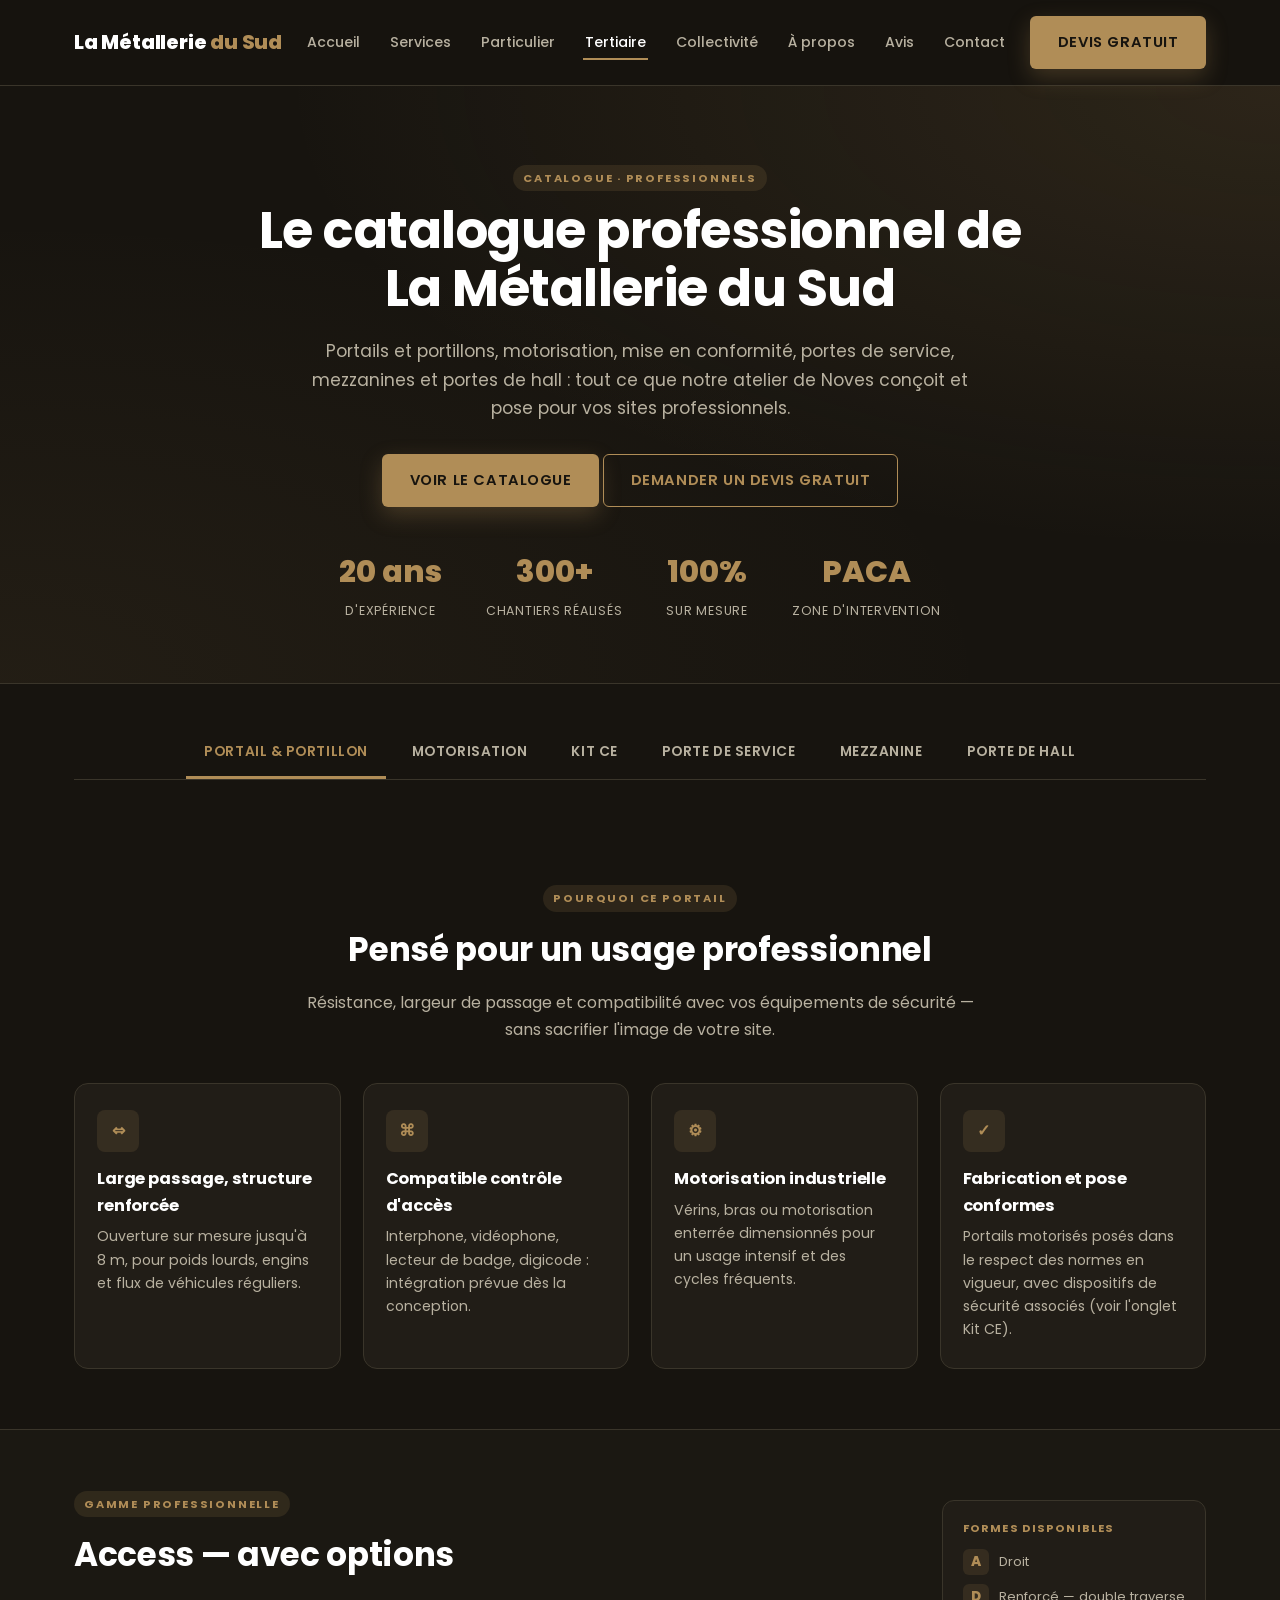
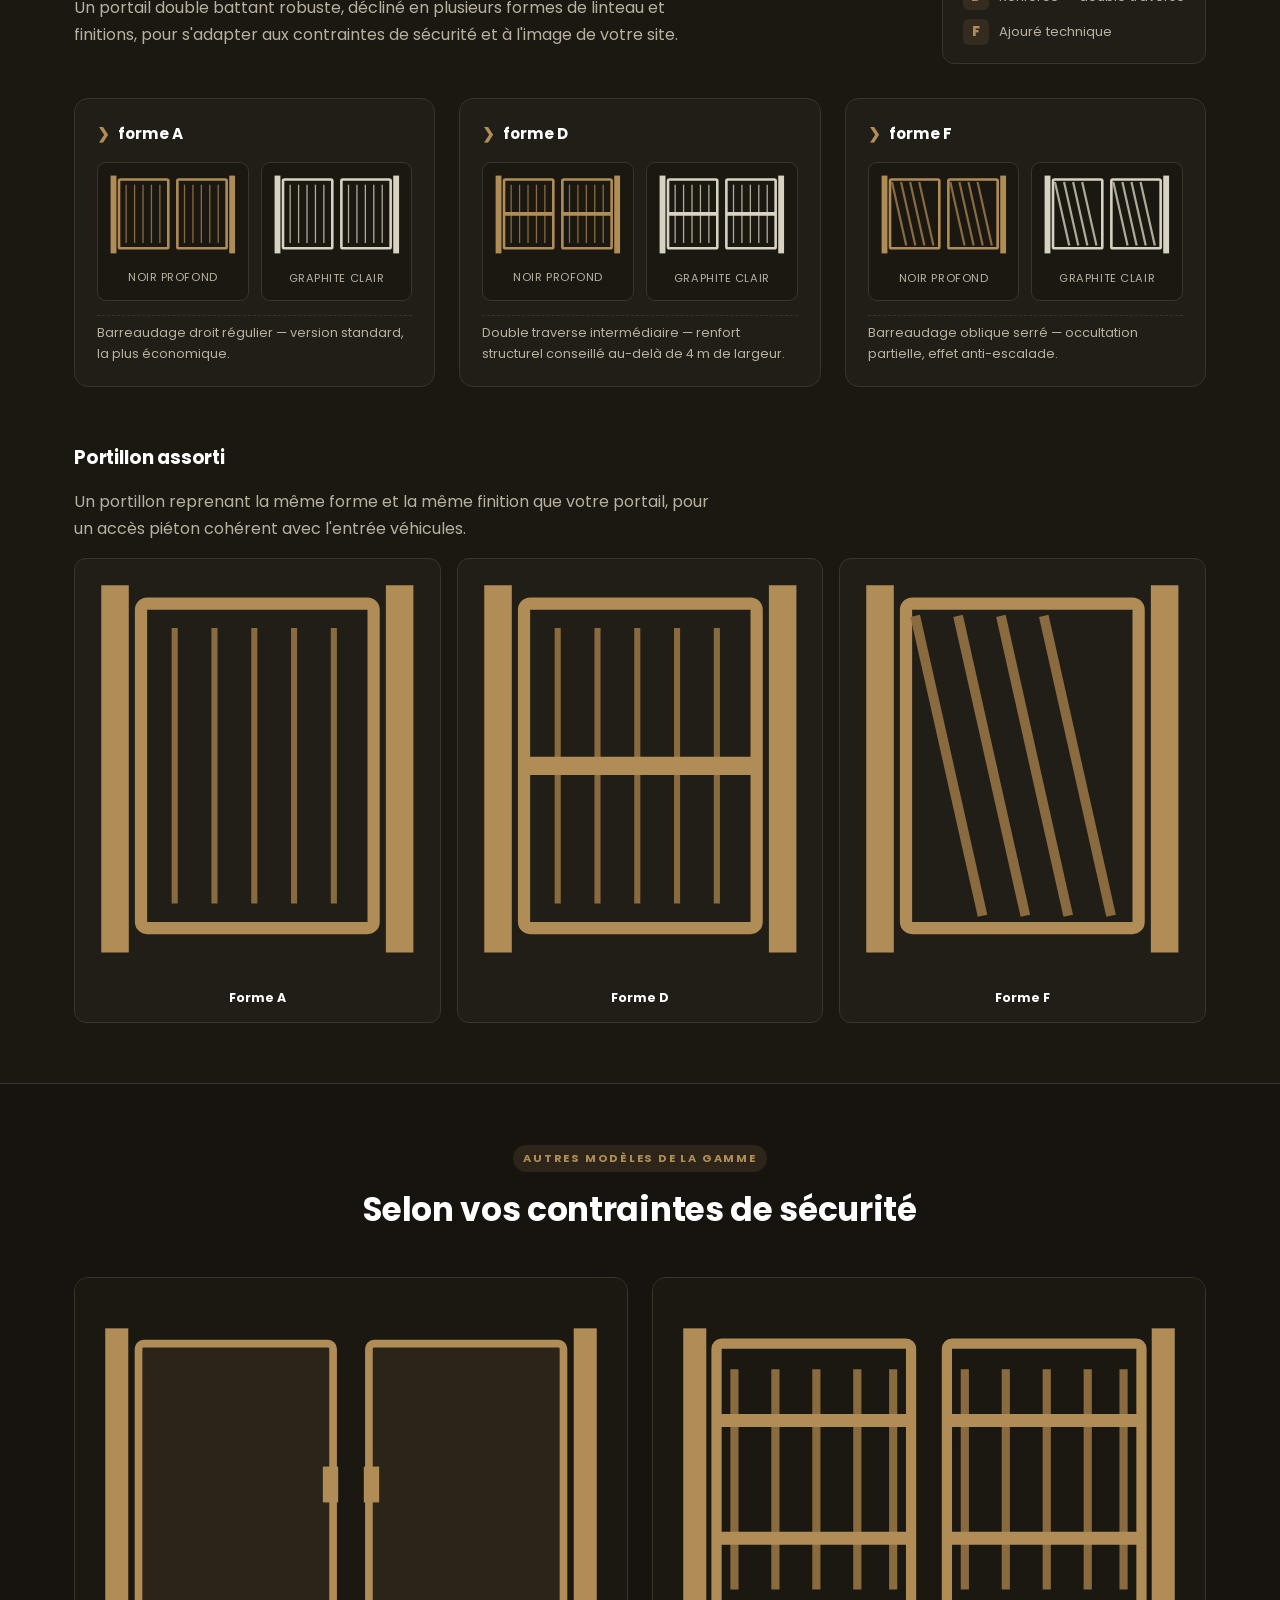
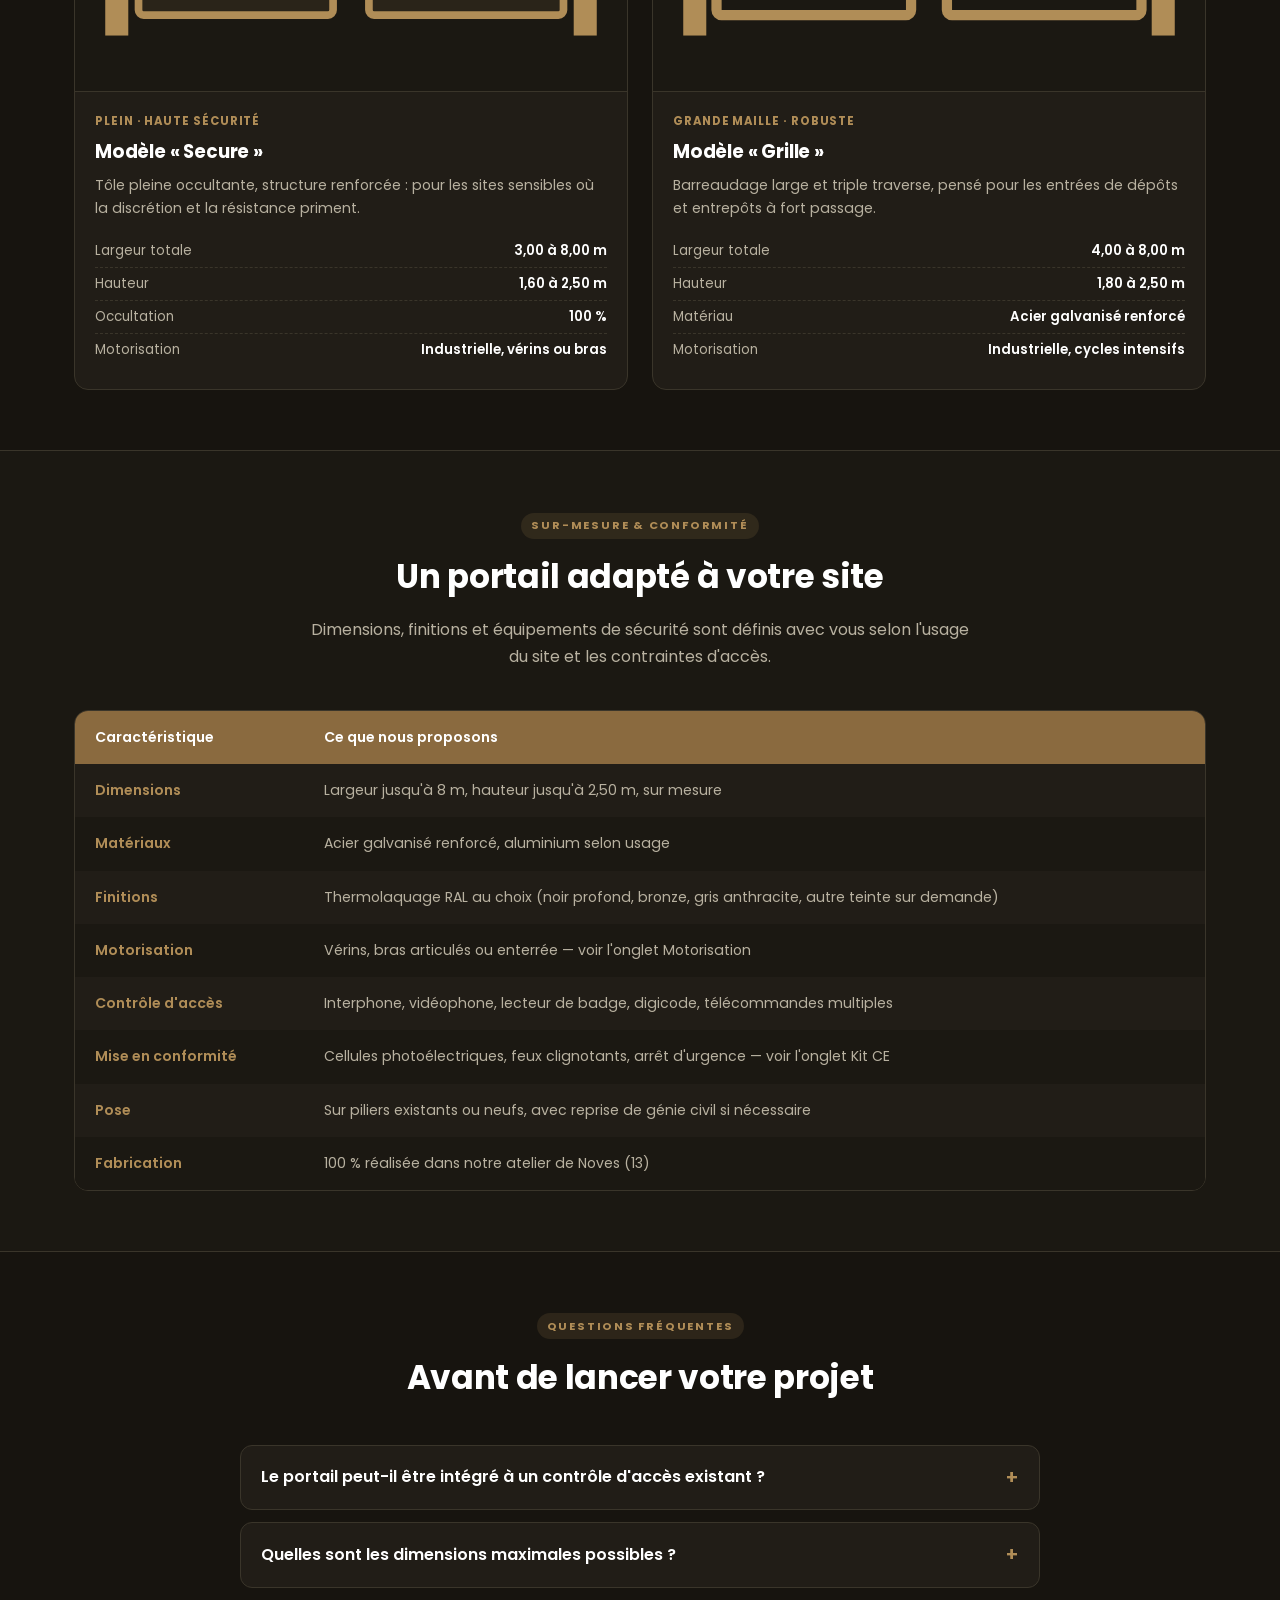
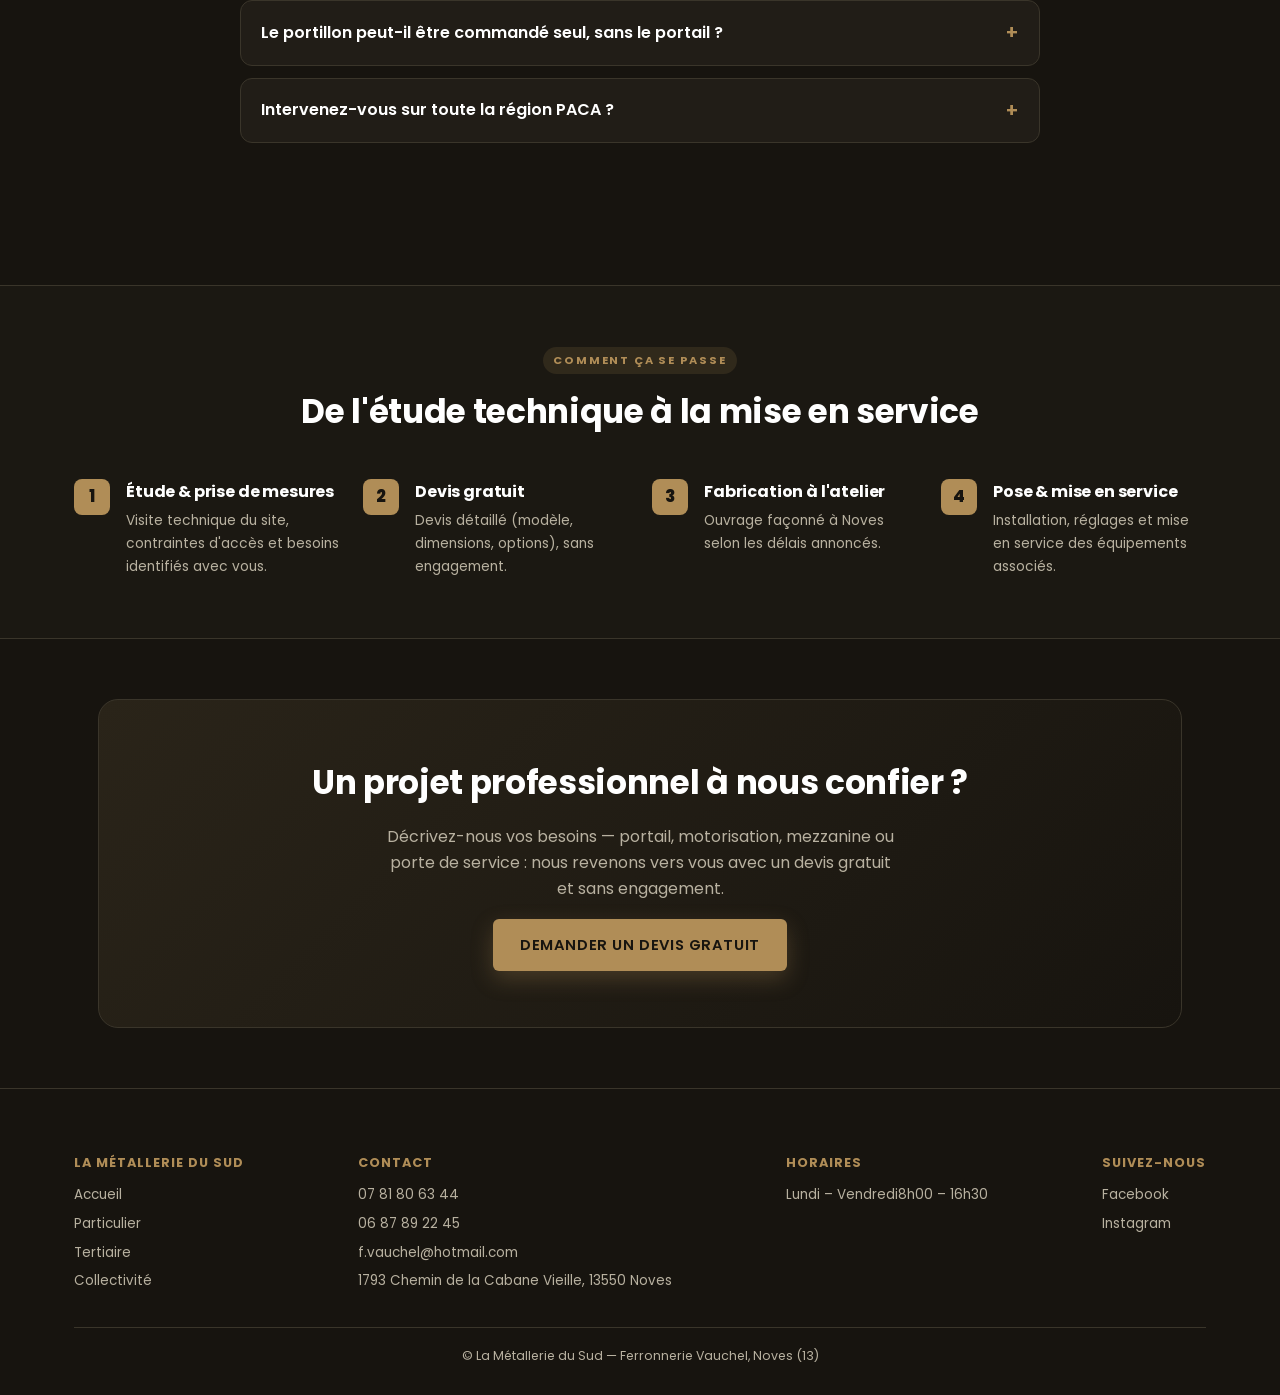
==== catalogue-tertiaire.html @ 2dc5133f "Add files via upload" ====
<!DOCTYPE html>
<html lang="fr">
<head>
<meta charset="UTF-8">
<meta name="viewport" content="width=device-width, initial-scale=1.0">
<title>Catalogue Professionnels | La Métallerie du Sud</title>
<meta name="description" content="Catalogue professionnel La Métallerie du Sud (Ferronnerie Vauchel) — Portail & Portillon, Motorisation, Kit CE, Porte de Service, Mezzanine, Porte de Hall.">

<!--
  NOTE POUR L'INTÉGRATION AU SITE (lametalleriedusud.com)
  ---------------------------------------------------------------
  Cette page remplace/complète portails-double-battant-tertiaire.html :
  même thème noir/bronze industriel, mais structurée en 6 onglets
  (navigation par onglets en JS pur, sans dépendance externe) :
  Portail & Portillon / Motorisation / Kit CE / Porte de Service /
  Mezzanine / Porte de Hall — comme demandé.

  CE QUI EST FAIT :
  - L'onglet "Portail & Portillon" reprend le catalogue portail double
    battant déjà construit (gamme Access en grille par forme A/D/F,
    modèles Secure/Grille, tableau d'options, FAQ), + une section
    portillon assorti (formes A/D/F).

  CE QUI RESTE À COMPLÉTER (placeholders volontaires) :
  - Motorisation, Kit CE, Porte de Service, Mezzanine, Porte de Hall
    sont posés en onglets prêts à l'emploi mais avec un texte
    d'attente : je n'ai pas inventé de modèles, dimensions ou
    caractéristiques techniques (notamment structurelles pour les
    mezzanines, ou réglementaires pour le Kit CE) sans informations
    de votre part. Donnez-moi les gammes/produits réels à afficher
    dans chacun et je les remplis sur le même format.
-->

<link rel="preconnect" href="https://fonts.googleapis.com">
<link rel="preconnect" href="https://fonts.gstatic.com" crossorigin>
<link href="https://fonts.googleapis.com/css2?family=Poppins:wght@300;400;500;600;700;800&display=swap" rel="stylesheet">

<style>
  :root{
    --bg: #17140f;
    --panel: #211d17;
    --panel-alt: #1b1812;
    --bronze: #b08d57;
    --bronze-dark: #8a6a3f;
    --bronze-pale: rgba(176,141,87,0.14);
    --line: #3a352a;
    --text: #f5f1e8;
    --text-soft: #b8b1a0;
    --radius: 14px;
    --shadow: 0 14px 34px rgba(0,0,0,0.45);
  }

  *{box-sizing:border-box;}
  html{scroll-behavior:smooth;}
  body{
    margin:0;background:var(--bg);color:var(--text);
    font-family:'Poppins',sans-serif;font-weight:400;line-height:1.65;
  }
  h1,h2,h3{font-family:'Poppins',sans-serif;font-weight:700;color:#fff;margin:0 0 .4em;letter-spacing:-.01em;}
  h1{font-size:clamp(2.1rem,4.6vw,3.2rem);line-height:1.12;}
  h2{font-size:clamp(1.5rem,2.8vw,2.05rem);}
  h3{font-size:1.15rem;color:#fff;}
  p{margin:0 0 1em;color:var(--text-soft);}
  a{color:inherit;}
  [hidden]{display:none !important;}
  .container{max-width:1180px;margin:0 auto;padding:0 24px;}
  .eyebrow{
    display:inline-block;text-transform:uppercase;letter-spacing:.16em;
    font-size:.7rem;font-weight:700;color:var(--bronze);
    background:var(--bronze-pale);padding:.35em .9em;border-radius:100px;margin-bottom:1em;
  }
  .btn{
    display:inline-flex;align-items:center;gap:.5em;
    padding:.9em 1.8em;border-radius:6px;font-weight:600;font-size:.92rem;
    text-decoration:none;border:1px solid transparent;cursor:pointer;
    transition:transform .15s ease, box-shadow .15s ease, background .15s ease, color .15s ease;
    text-transform:uppercase;letter-spacing:.04em;
  }
  .btn-primary{background:var(--bronze);color:#17140f;box-shadow:0 8px 22px rgba(176,141,87,0.28);}
  .btn-primary:hover{background:#c7a06a;transform:translateY(-2px);}
  .btn-ghost{border-color:var(--bronze);color:var(--bronze);background:transparent;}
  .btn-ghost:hover{background:var(--bronze-pale);}

  /* ---------- HEADER ---------- */
  header.site{position:sticky;top:0;z-index:50;background:rgba(23,20,15,0.94);backdrop-filter:blur(8px);border-bottom:1px solid var(--line);}
  .nav-wrap{display:flex;align-items:center;justify-content:space-between;padding:16px 24px;max-width:1180px;margin:0 auto;}
  .logo{font-weight:800;font-size:1.25rem;color:#fff;text-decoration:none;letter-spacing:-.01em;}
  .logo span{color:var(--bronze);}
  nav.main ul{list-style:none;display:flex;gap:26px;margin:0;padding:0;flex-wrap:wrap;}
  nav.main a{text-decoration:none;color:var(--text-soft);font-size:.88rem;font-weight:500;padding:6px 2px;border-bottom:2px solid transparent;transition:color .15s ease,border-color .15s ease;}
  nav.main a:hover,nav.main a.current{color:#fff;border-color:var(--bronze);}
  .nav-cta{display:none;}
  @media(min-width:760px){.nav-cta{display:inline-flex;}}

  /* ---------- HERO ---------- */
  .hero{position:relative;padding:78px 24px 60px;text-align:center;
    background:radial-gradient(ellipse at top right, rgba(176,141,87,0.14), transparent 55%),radial-gradient(ellipse at bottom left, rgba(176,141,87,0.08), transparent 55%);
    border-bottom:1px solid var(--line);}
  .hero .container{max-width:860px;}
  .hero p.lead{font-size:1.08rem;max-width:660px;margin:0 auto 1.8em;}
  .hero-stats{display:flex;justify-content:center;gap:44px;margin-top:40px;flex-wrap:wrap;}
  .hero-stats div{text-align:center;}
  .hero-stats strong{display:block;font-size:1.9rem;color:var(--bronze);font-weight:800;}
  .hero-stats span{font-size:.78rem;color:var(--text-soft);text-transform:uppercase;letter-spacing:.06em;}

  /* ---------- TABS NAV ---------- */
  .tabs-shell{padding:44px 0 70px;}
  .tabs-nav{
    display:flex;flex-wrap:wrap;gap:8px;justify-content:center;
    margin-bottom:44px;border-bottom:1px solid var(--line);padding-bottom:0;
  }
  .tab-btn{
    background:transparent;border:none;color:var(--text-soft);
    font-family:'Poppins',sans-serif;font-weight:600;font-size:.86rem;
    text-transform:uppercase;letter-spacing:.04em;
    padding:14px 18px;cursor:pointer;position:relative;
    border-bottom:3px solid transparent;transition:color .15s ease,border-color .15s ease;
  }
  .tab-btn:hover{color:#fff;}
  .tab-btn.active{color:var(--bronze);border-color:var(--bronze);}

  section{padding:0;}
  .block{padding:60px 0;}
  .block.alt{background:var(--panel-alt);border-top:1px solid var(--line);border-bottom:1px solid var(--line);}
  .section-head{max-width:680px;margin:0 auto 40px;text-align:center;}

  /* ---------- PLACEHOLDER TAB ---------- */
  .placeholder-panel{
    max-width:680px;margin:0 auto;text-align:center;
    background:var(--panel);border:1px dashed var(--line);border-radius:var(--radius);
    padding:50px 40px;
  }
  .placeholder-panel .ico{
    width:52px;height:52px;border-radius:12px;background:var(--bronze-pale);color:var(--bronze);
    display:flex;align-items:center;justify-content:center;margin:0 auto 20px;font-size:1.4rem;font-weight:700;
  }
  .placeholder-panel h2{margin-bottom:.5em;}
  .placeholder-panel .hint{font-size:.82rem;color:var(--bronze);margin-top:20px;}

  /* ---------- ADVANTAGES ---------- */
  .adv-grid{display:grid;grid-template-columns:repeat(auto-fit,minmax(230px,1fr));gap:22px;}
  .adv-card{background:var(--panel);border-radius:var(--radius);padding:26px 22px;border:1px solid var(--line);}
  .adv-card .ico{width:42px;height:42px;border-radius:8px;background:var(--bronze-pale);display:flex;align-items:center;justify-content:center;margin-bottom:14px;color:var(--bronze);font-weight:700;}
  .adv-card h3{font-size:1.02rem;margin-bottom:.35em;}
  .adv-card p{font-size:.88rem;margin:0;}

  /* ---------- OPTIONS SHOWCASE ---------- */
  .showcase-head{display:flex;justify-content:space-between;align-items:flex-end;gap:30px;flex-wrap:wrap;margin-bottom:34px;}
  .showcase-head .txt{max-width:620px;}
  .legend-mini{background:var(--panel);border:1px solid var(--line);border-radius:12px;padding:18px 20px;min-width:230px;}
  .legend-mini h4{font-size:.7rem;text-transform:uppercase;letter-spacing:.1em;color:var(--bronze);margin:0 0 12px;}
  .forme-mini-list{display:flex;flex-direction:column;gap:9px;}
  .forme-mini-list .row{display:flex;align-items:center;gap:10px;font-size:.82rem;color:var(--text-soft);}
  .forme-mini-list .badge{width:26px;height:26px;border-radius:6px;background:var(--bronze-pale);color:var(--bronze);font-weight:800;font-size:.85rem;display:flex;align-items:center;justify-content:center;flex-shrink:0;}

  .forme-columns{display:grid;grid-template-columns:repeat(auto-fit,minmax(280px,1fr));gap:24px;margin-bottom:56px;}
  .forme-col{background:var(--panel);border:1px solid var(--line);border-radius:var(--radius);padding:22px;}
  .forme-col-head{font-weight:700;color:#fff;font-size:.95rem;margin-bottom:16px;display:flex;align-items:center;gap:8px;}
  .forme-col-head::before{content:"❯";color:var(--bronze);}
  .thumb-row{display:grid;grid-template-columns:1fr 1fr;gap:12px;margin-bottom:14px;}
  .thumb{background:var(--panel-alt);border:1px solid var(--line);border-radius:9px;padding:10px;text-align:center;}
  .thumb svg{width:100%;height:auto;display:block;margin-bottom:6px;}
  .thumb span{font-size:.7rem;color:var(--text-soft);text-transform:uppercase;letter-spacing:.05em;}
  .opt-note{font-size:.8rem;color:var(--text-soft);margin:0;padding-top:6px;border-top:1px dashed var(--line);}

  /* ---------- PORTILLON ROW ---------- */
  .portillon-row{display:grid;grid-template-columns:repeat(auto-fit,minmax(160px,1fr));gap:16px;}
  .portillon-item{background:var(--panel);border:1px solid var(--line);border-radius:12px;padding:14px;text-align:center;}
  .portillon-item svg{width:100%;height:auto;margin-bottom:8px;}
  .portillon-item .name{font-size:.78rem;color:var(--text-soft);}
  .portillon-item .name b{color:#fff;}

  /* ---------- SECONDARY MODELS ---------- */
  .model-grid{display:grid;grid-template-columns:repeat(auto-fit,minmax(260px,1fr));gap:24px;}
  .model-card{background:var(--panel);border:1px solid var(--line);border-radius:var(--radius);overflow:hidden;display:flex;flex-direction:column;}
  .model-visual{aspect-ratio:4/3;background:var(--panel-alt);display:flex;align-items:center;justify-content:center;padding:20px;border-bottom:1px solid var(--line);}
  .model-visual svg{width:100%;height:100%;}
  .model-body{padding:20px 20px 24px;}
  .model-tag{font-size:.72rem;color:var(--bronze);font-weight:700;text-transform:uppercase;letter-spacing:.08em;margin-bottom:.5em;}
  .model-body p.desc{font-size:.88rem;margin-bottom:1em;}
  .model-specs{list-style:none;margin:0;padding:0;font-size:.83rem;color:var(--text-soft);}
  .model-specs li{padding:5px 0;border-top:1px dashed var(--line);display:flex;justify-content:space-between;gap:10px;}
  .model-specs li:first-child{border-top:none;}
  .model-specs b{color:#fff;font-weight:600;text-align:right;}

  /* ---------- OPTIONS TABLE ---------- */
  .options-wrap{overflow-x:auto;border-radius:var(--radius);border:1px solid var(--line);}
  table.options{width:100%;border-collapse:collapse;background:var(--panel);min-width:640px;}
  table.options th,table.options td{padding:15px 20px;text-align:left;font-size:.88rem;}
  table.options thead th{background:var(--bronze-dark);color:#fff;font-weight:600;}
  table.options tbody tr:nth-child(even){background:var(--panel-alt);}
  table.options tbody td:first-child{font-weight:600;color:var(--bronze);white-space:nowrap;}
  table.options tbody td{color:var(--text-soft);}

  /* ---------- PROCESS ---------- */
  .process-grid{display:grid;grid-template-columns:repeat(auto-fit,minmax(220px,1fr));gap:24px;counter-reset:step;}
  .process-step{position:relative;padding-left:52px;}
  .process-step::before{counter-increment:step;content:counter(step);position:absolute;left:0;top:0;width:36px;height:36px;border-radius:8px;background:var(--bronze);color:#17140f;font-weight:800;font-size:1.05rem;display:flex;align-items:center;justify-content:center;}
  .process-step h3{font-size:1rem;margin-bottom:.3em;}
  .process-step p{font-size:.86rem;margin:0;}

  /* ---------- FAQ ---------- */
  .faq{max-width:800px;margin:0 auto;}
  details{background:var(--panel);border:1px solid var(--line);border-radius:12px;padding:16px 20px;margin-bottom:12px;}
  details summary{cursor:pointer;font-weight:600;color:#fff;list-style:none;display:flex;justify-content:space-between;align-items:center;gap:12px;}
  details summary::-webkit-details-marker{display:none;}
  details summary::after{content:"+";font-size:1.2rem;color:var(--bronze);}
  details[open] summary::after{content:"–";}
  details p{margin-top:12px;margin-bottom:0;font-size:.88rem;}

  /* ---------- CTA ---------- */
  .cta{background:linear-gradient(135deg,#2a2419,#17140f);border:1px solid var(--line);border-radius:20px;padding:56px 40px;text-align:center;margin:0 24px;}
  .cta h2{color:#fff;}
  .cta p{max-width:520px;margin-left:auto;margin-right:auto;}

  /* ---------- FOOTER ---------- */
  footer.site{padding:46px 24px 28px;font-size:.84rem;color:var(--text-soft);border-top:1px solid var(--line);}
  .footer-grid{display:flex;justify-content:space-between;flex-wrap:wrap;gap:28px;margin-bottom:28px;}
  .footer-grid h4{color:var(--bronze);font-size:.8rem;text-transform:uppercase;letter-spacing:.08em;margin-bottom:.8em;}
  .footer-grid a{display:block;text-decoration:none;color:var(--text-soft);margin-bottom:.5em;}
  .footer-grid a:hover{color:var(--bronze);}
  .footer-bottom{border-top:1px solid var(--line);padding-top:18px;text-align:center;font-size:.78rem;}
</style>
</head>
<body>

<header class="site">
  <div class="nav-wrap">
    <a href="index.html" class="logo">La Métallerie <span>du Sud</span></a>
    <nav class="main">
      <ul>
        <li><a href="index.html">Accueil</a></li>
        <li><a href="index.html#services">Services</a></li>
        <li><a href="particulier.html">Particulier</a></li>
        <li><a href="tertiaire.html" class="current">Tertiaire</a></li>
        <li><a href="collectivite.html">Collectivité</a></li>
        <li><a href="index.html#apropos">À propos</a></li>
        <li><a href="index.html#avis">Avis</a></li>
        <li><a href="index.html#contact">Contact</a></li>
      </ul>
    </nav>
    <a href="index.html#contact" class="btn btn-primary nav-cta">Devis gratuit</a>
  </div>
</header>

<main>

  <!-- ================= HERO ================= -->
  <section class="hero">
    <div class="container">
      <span class="eyebrow">Catalogue · Professionnels</span>
      <h1>Le catalogue professionnel de La Métallerie du Sud</h1>
      <p class="lead">Portails et portillons, motorisation, mise en conformité, portes de service, mezzanines et portes de hall : tout ce que notre atelier de Noves conçoit et pose pour vos sites professionnels.</p>
      <div class="hero-actions">
        <a href="#catalogue-tabs" class="btn btn-primary">Voir le catalogue</a>
        <a href="index.html#contact" class="btn btn-ghost">Demander un devis gratuit</a>
      </div>
      <div class="hero-stats">
        <div><strong>20 ans</strong><span>d'expérience</span></div>
        <div><strong>300+</strong><span>chantiers réalisés</span></div>
        <div><strong>100%</strong><span>sur mesure</span></div>
        <div><strong>PACA</strong><span>zone d'intervention</span></div>
      </div>
    </div>
  </section>

  <!-- ================= TABS ================= -->
  <div class="tabs-shell" id="catalogue-tabs">
    <div class="container">
      <div class="tabs-nav" role="tablist">
        <button class="tab-btn active" data-tab="portail" role="tab" aria-selected="true">Portail &amp; Portillon</button>
        <button class="tab-btn" data-tab="motorisation" role="tab" aria-selected="false">Motorisation</button>
        <button class="tab-btn" data-tab="kitce" role="tab" aria-selected="false">Kit CE</button>
        <button class="tab-btn" data-tab="porteservice" role="tab" aria-selected="false">Porte de Service</button>
        <button class="tab-btn" data-tab="mezzanine" role="tab" aria-selected="false">Mezzanine</button>
        <button class="tab-btn" data-tab="portehall" role="tab" aria-selected="false">Porte de Hall</button>
      </div>
    </div>

    <!-- ======== ONGLET : PORTAIL & PORTILLON ======== -->
    <div class="tab-panel" id="tab-portail" role="tabpanel">

      <div class="block">
        <div class="container">
          <div class="section-head">
            <span class="eyebrow">Pourquoi ce portail</span>
            <h2>Pensé pour un usage professionnel</h2>
            <p>Résistance, largeur de passage et compatibilité avec vos équipements de sécurité — sans sacrifier l'image de votre site.</p>
          </div>
          <div class="adv-grid">
            <div class="adv-card"><div class="ico">⇔</div><h3>Large passage, structure renforcée</h3><p>Ouverture sur mesure jusqu'à 8 m, pour poids lourds, engins et flux de véhicules réguliers.</p></div>
            <div class="adv-card"><div class="ico">⌘</div><h3>Compatible contrôle d'accès</h3><p>Interphone, vidéophone, lecteur de badge, digicode : intégration prévue dès la conception.</p></div>
            <div class="adv-card"><div class="ico">⚙</div><h3>Motorisation industrielle</h3><p>Vérins, bras ou motorisation enterrée dimensionnés pour un usage intensif et des cycles fréquents.</p></div>
            <div class="adv-card"><div class="ico">✓</div><h3>Fabrication et pose conformes</h3><p>Portails motorisés posés dans le respect des normes en vigueur, avec dispositifs de sécurité associés (voir l'onglet Kit CE).</p></div>
          </div>
        </div>
      </div>

      <div class="block alt">
        <div class="container">
          <div class="showcase-head">
            <div class="txt">
              <span class="eyebrow">Gamme professionnelle</span>
              <h2>Access — avec options</h2>
              <p>Un portail double battant robuste, décliné en plusieurs formes de linteau et finitions, pour s'adapter aux contraintes de sécurité et à l'image de votre site.</p>
            </div>
            <div class="legend-mini">
              <h4>Formes disponibles</h4>
              <div class="forme-mini-list">
                <div class="row"><span class="badge">A</span> Droit</div>
                <div class="row"><span class="badge">D</span> Renforcé — double traverse</div>
                <div class="row"><span class="badge">F</span> Ajouré technique</div>
              </div>
            </div>
          </div>

          <div class="forme-columns">
            <div class="forme-col">
              <div class="forme-col-head">forme A</div>
              <div class="thumb-row">
                <div class="thumb"><svg viewBox="0 0 200 130"><g fill="none" stroke="#b08d57" stroke-width="4"><rect x="4" y="4" width="9" height="120" fill="#b08d57" stroke="none"/><rect x="187" y="4" width="9" height="120" fill="#b08d57" stroke="none"/><rect x="17" y="10" width="76" height="106" rx="2"/><rect x="107" y="10" width="76" height="106" rx="2"/></g><g stroke="#8a6a3f" stroke-width="2"><line x1="28" y1="18" x2="28" y2="108"/><line x1="41" y1="18" x2="41" y2="108"/><line x1="54" y1="18" x2="54" y2="108"/><line x1="67" y1="18" x2="67" y2="108"/><line x1="80" y1="18" x2="80" y2="108"/><line x1="118" y1="18" x2="118" y2="108"/><line x1="131" y1="18" x2="131" y2="108"/><line x1="144" y1="18" x2="144" y2="108"/><line x1="157" y1="18" x2="157" y2="108"/><line x1="170" y1="18" x2="170" y2="108"/></g></svg><span>Noir profond</span></div>
                <div class="thumb"><svg viewBox="0 0 200 130"><g fill="none" stroke="#d8d2c2" stroke-width="4"><rect x="4" y="4" width="9" height="120" fill="#d8d2c2" stroke="none"/><rect x="187" y="4" width="9" height="120" fill="#d8d2c2" stroke="none"/><rect x="17" y="10" width="76" height="106" rx="2"/><rect x="107" y="10" width="76" height="106" rx="2"/></g><g stroke="#b0aa98" stroke-width="2"><line x1="28" y1="18" x2="28" y2="108"/><line x1="41" y1="18" x2="41" y2="108"/><line x1="54" y1="18" x2="54" y2="108"/><line x1="67" y1="18" x2="67" y2="108"/><line x1="80" y1="18" x2="80" y2="108"/><line x1="118" y1="18" x2="118" y2="108"/><line x1="131" y1="18" x2="131" y2="108"/><line x1="144" y1="18" x2="144" y2="108"/><line x1="157" y1="18" x2="157" y2="108"/><line x1="170" y1="18" x2="170" y2="108"/></g></svg><span>Graphite clair</span></div>
              </div>
              <p class="opt-note">Barreaudage droit régulier — version standard, la plus économique.</p>
            </div>

            <div class="forme-col">
              <div class="forme-col-head">forme D</div>
              <div class="thumb-row">
                <div class="thumb"><svg viewBox="0 0 200 130"><g fill="none" stroke="#b08d57" stroke-width="4"><rect x="4" y="4" width="9" height="120" fill="#b08d57" stroke="none"/><rect x="187" y="4" width="9" height="120" fill="#b08d57" stroke="none"/><rect x="17" y="10" width="76" height="106" rx="2"/><rect x="107" y="10" width="76" height="106" rx="2"/></g><g stroke="#8a6a3f" stroke-width="2"><line x1="28" y1="18" x2="28" y2="108"/><line x1="41" y1="18" x2="41" y2="108"/><line x1="54" y1="18" x2="54" y2="108"/><line x1="67" y1="18" x2="67" y2="108"/><line x1="80" y1="18" x2="80" y2="108"/><line x1="118" y1="18" x2="118" y2="108"/><line x1="131" y1="18" x2="131" y2="108"/><line x1="144" y1="18" x2="144" y2="108"/><line x1="157" y1="18" x2="157" y2="108"/><line x1="170" y1="18" x2="170" y2="108"/></g><line x1="17" y1="63" x2="93" y2="63" stroke="#b08d57" stroke-width="6"/><line x1="107" y1="63" x2="183" y2="63" stroke="#b08d57" stroke-width="6"/></svg><span>Noir profond</span></div>
                <div class="thumb"><svg viewBox="0 0 200 130"><g fill="none" stroke="#d8d2c2" stroke-width="4"><rect x="4" y="4" width="9" height="120" fill="#d8d2c2" stroke="none"/><rect x="187" y="4" width="9" height="120" fill="#d8d2c2" stroke="none"/><rect x="17" y="10" width="76" height="106" rx="2"/><rect x="107" y="10" width="76" height="106" rx="2"/></g><g stroke="#b0aa98" stroke-width="2"><line x1="28" y1="18" x2="28" y2="108"/><line x1="41" y1="18" x2="41" y2="108"/><line x1="54" y1="18" x2="54" y2="108"/><line x1="67" y1="18" x2="67" y2="108"/><line x1="80" y1="18" x2="80" y2="108"/><line x1="118" y1="18" x2="118" y2="108"/><line x1="131" y1="18" x2="131" y2="108"/><line x1="144" y1="18" x2="144" y2="108"/><line x1="157" y1="18" x2="157" y2="108"/><line x1="170" y1="18" x2="170" y2="108"/></g><line x1="17" y1="63" x2="93" y2="63" stroke="#d8d2c2" stroke-width="6"/><line x1="107" y1="63" x2="183" y2="63" stroke="#d8d2c2" stroke-width="6"/></svg><span>Graphite clair</span></div>
              </div>
              <p class="opt-note">Double traverse intermédiaire — renfort structurel conseillé au-delà de 4 m de largeur.</p>
            </div>

            <div class="forme-col">
              <div class="forme-col-head">forme F</div>
              <div class="thumb-row">
                <div class="thumb"><svg viewBox="0 0 200 130"><g fill="none" stroke="#b08d57" stroke-width="4"><rect x="4" y="4" width="9" height="120" fill="#b08d57" stroke="none"/><rect x="187" y="4" width="9" height="120" fill="#b08d57" stroke="none"/><rect x="17" y="10" width="76" height="106" rx="2"/><rect x="107" y="10" width="76" height="106" rx="2"/></g><g stroke="#8a6a3f" stroke-width="3.4"><line x1="20" y1="14" x2="42" y2="112"/><line x1="34" y1="14" x2="56" y2="112"/><line x1="48" y1="14" x2="70" y2="112"/><line x1="62" y1="14" x2="84" y2="112"/><line x1="110" y1="14" x2="132" y2="112"/><line x1="124" y1="14" x2="146" y2="112"/><line x1="138" y1="14" x2="160" y2="112"/><line x1="152" y1="14" x2="174" y2="112"/></g></svg><span>Noir profond</span></div>
                <div class="thumb"><svg viewBox="0 0 200 130"><g fill="none" stroke="#d8d2c2" stroke-width="4"><rect x="4" y="4" width="9" height="120" fill="#d8d2c2" stroke="none"/><rect x="187" y="4" width="9" height="120" fill="#d8d2c2" stroke="none"/><rect x="17" y="10" width="76" height="106" rx="2"/><rect x="107" y="10" width="76" height="106" rx="2"/></g><g stroke="#b0aa98" stroke-width="3.4"><line x1="20" y1="14" x2="42" y2="112"/><line x1="34" y1="14" x2="56" y2="112"/><line x1="48" y1="14" x2="70" y2="112"/><line x1="62" y1="14" x2="84" y2="112"/><line x1="110" y1="14" x2="132" y2="112"/><line x1="124" y1="14" x2="146" y2="112"/><line x1="138" y1="14" x2="160" y2="112"/><line x1="152" y1="14" x2="174" y2="112"/></g></svg><span>Graphite clair</span></div>
              </div>
              <p class="opt-note">Barreaudage oblique serré — occultation partielle, effet anti-escalade.</p>
            </div>
          </div>

          <h3 style="margin-bottom:16px;">Portillon assorti</h3>
          <p style="max-width:640px;">Un portillon reprenant la même forme et la même finition que votre portail, pour un accès piéton cohérent avec l'entrée véhicules.</p>
          <div class="portillon-row">
            <div class="portillon-item"><svg viewBox="0 0 110 130"><g fill="none" stroke="#b08d57" stroke-width="4"><rect x="4" y="4" width="9" height="120" fill="#b08d57" stroke="none"/><rect x="97" y="4" width="9" height="120" fill="#b08d57" stroke="none"/><rect x="17" y="10" width="76" height="106" rx="2"/></g><g stroke="#8a6a3f" stroke-width="2"><line x1="28" y1="18" x2="28" y2="108"/><line x1="41" y1="18" x2="41" y2="108"/><line x1="54" y1="18" x2="54" y2="108"/><line x1="67" y1="18" x2="67" y2="108"/><line x1="80" y1="18" x2="80" y2="108"/></g></svg><div class="name"><b>Forme A</b></div></div>
            <div class="portillon-item"><svg viewBox="0 0 110 130"><g fill="none" stroke="#b08d57" stroke-width="4"><rect x="4" y="4" width="9" height="120" fill="#b08d57" stroke="none"/><rect x="97" y="4" width="9" height="120" fill="#b08d57" stroke="none"/><rect x="17" y="10" width="76" height="106" rx="2"/></g><g stroke="#8a6a3f" stroke-width="2"><line x1="28" y1="18" x2="28" y2="108"/><line x1="41" y1="18" x2="41" y2="108"/><line x1="54" y1="18" x2="54" y2="108"/><line x1="67" y1="18" x2="67" y2="108"/><line x1="80" y1="18" x2="80" y2="108"/></g><line x1="17" y1="63" x2="93" y2="63" stroke="#b08d57" stroke-width="6"/></svg><div class="name"><b>Forme D</b></div></div>
            <div class="portillon-item"><svg viewBox="0 0 110 130"><g fill="none" stroke="#b08d57" stroke-width="4"><rect x="4" y="4" width="9" height="120" fill="#b08d57" stroke="none"/><rect x="97" y="4" width="9" height="120" fill="#b08d57" stroke="none"/><rect x="17" y="10" width="76" height="106" rx="2"/></g><g stroke="#8a6a3f" stroke-width="3.2"><line x1="20" y1="14" x2="42" y2="112"/><line x1="34" y1="14" x2="56" y2="112"/><line x1="48" y1="14" x2="70" y2="112"/><line x1="62" y1="14" x2="84" y2="112"/></g></svg><div class="name"><b>Forme F</b></div></div>
          </div>
        </div>
      </div>

      <div class="block">
        <div class="container">
          <div class="section-head">
            <span class="eyebrow">Autres modèles de la gamme</span>
            <h2>Selon vos contraintes de sécurité</h2>
          </div>
          <div class="model-grid">
            <article class="model-card">
              <div class="model-visual"><svg viewBox="0 0 200 130"><g fill="#211d17" stroke="#b08d57" stroke-width="3"><rect x="4" y="4" width="9" height="120" fill="#b08d57" stroke="none"/><rect x="187" y="4" width="9" height="120" fill="#b08d57" stroke="none"/><rect x="17" y="10" width="76" height="106" rx="2" fill="#2a2419"/><rect x="107" y="10" width="76" height="106" rx="2" fill="#2a2419"/></g><rect x="89" y="58" width="6" height="14" fill="#b08d57"/><rect x="105" y="58" width="6" height="14" fill="#b08d57"/></svg></div>
              <div class="model-body">
                <div class="model-tag">Plein · Haute sécurité</div>
                <h3>Modèle « Secure »</h3>
                <p class="desc">Tôle pleine occultante, structure renforcée : pour les sites sensibles où la discrétion et la résistance priment.</p>
                <ul class="model-specs"><li>Largeur totale <b>3,00 à 8,00 m</b></li><li>Hauteur <b>1,60 à 2,50 m</b></li><li>Occultation <b>100 %</b></li><li>Motorisation <b>Industrielle, vérins ou bras</b></li></ul>
              </div>
            </article>
            <article class="model-card">
              <div class="model-visual"><svg viewBox="0 0 200 130"><g fill="none" stroke="#b08d57" stroke-width="4"><rect x="4" y="4" width="9" height="120" fill="#b08d57" stroke="none"/><rect x="187" y="4" width="9" height="120" fill="#b08d57" stroke="none"/><rect x="17" y="10" width="76" height="106" rx="2"/><rect x="107" y="10" width="76" height="106" rx="2"/></g><g stroke="#8a6a3f" stroke-width="3.2"><line x1="24" y1="20" x2="24" y2="106"/><line x1="40" y1="20" x2="40" y2="106"/><line x1="56" y1="20" x2="56" y2="106"/><line x1="72" y1="20" x2="72" y2="106"/><line x1="86" y1="20" x2="86" y2="106"/><line x1="114" y1="20" x2="114" y2="106"/><line x1="130" y1="20" x2="130" y2="106"/><line x1="146" y1="20" x2="146" y2="106"/><line x1="162" y1="20" x2="162" y2="106"/><line x1="176" y1="20" x2="176" y2="106"/></g><g stroke="#b08d57" stroke-width="5"><line x1="17" y1="40" x2="93" y2="40"/><line x1="17" y1="86" x2="93" y2="86"/><line x1="107" y1="40" x2="183" y2="40"/><line x1="107" y1="86" x2="183" y2="86"/></g></svg></div>
              <div class="model-body">
                <div class="model-tag">Grande maille · Robuste</div>
                <h3>Modèle « Grille »</h3>
                <p class="desc">Barreaudage large et triple traverse, pensé pour les entrées de dépôts et entrepôts à fort passage.</p>
                <ul class="model-specs"><li>Largeur totale <b>4,00 à 8,00 m</b></li><li>Hauteur <b>1,80 à 2,50 m</b></li><li>Matériau <b>Acier galvanisé renforcé</b></li><li>Motorisation <b>Industrielle, cycles intensifs</b></li></ul>
              </div>
            </article>
          </div>
        </div>
      </div>

      <div class="block alt">
        <div class="container">
          <div class="section-head">
            <span class="eyebrow">Sur-mesure & conformité</span>
            <h2>Un portail adapté à votre site</h2>
            <p>Dimensions, finitions et équipements de sécurité sont définis avec vous selon l'usage du site et les contraintes d'accès.</p>
          </div>
          <div class="options-wrap">
            <table class="options">
              <thead><tr><th>Caractéristique</th><th>Ce que nous proposons</th></tr></thead>
              <tbody>
                <tr><td>Dimensions</td><td>Largeur jusqu'à 8 m, hauteur jusqu'à 2,50 m, sur mesure</td></tr>
                <tr><td>Matériaux</td><td>Acier galvanisé renforcé, aluminium selon usage</td></tr>
                <tr><td>Finitions</td><td>Thermolaquage RAL au choix (noir profond, bronze, gris anthracite, autre teinte sur demande)</td></tr>
                <tr><td>Motorisation</td><td>Vérins, bras articulés ou enterrée — voir l'onglet Motorisation</td></tr>
                <tr><td>Contrôle d'accès</td><td>Interphone, vidéophone, lecteur de badge, digicode, télécommandes multiples</td></tr>
                <tr><td>Mise en conformité</td><td>Cellules photoélectriques, feux clignotants, arrêt d'urgence — voir l'onglet Kit CE</td></tr>
                <tr><td>Pose</td><td>Sur piliers existants ou neufs, avec reprise de génie civil si nécessaire</td></tr>
                <tr><td>Fabrication</td><td>100 % réalisée dans notre atelier de Noves (13)</td></tr>
              </tbody>
            </table>
          </div>
        </div>
      </div>

      <div class="block">
        <div class="container">
          <div class="section-head"><span class="eyebrow">Questions fréquentes</span><h2>Avant de lancer votre projet</h2></div>
          <div class="faq">
            <details><summary>Le portail peut-il être intégré à un contrôle d'accès existant ?</summary><p>Oui, la motorisation est compatible avec la plupart des systèmes de contrôle d'accès déjà en place (badge, digicode, vidéophone).</p></details>
            <details><summary>Quelles sont les dimensions maximales possibles ?</summary><p>Jusqu'à 8 m de largeur totale et 2,50 m de hauteur en fabrication sur mesure ; au-delà, une étude spécifique est réalisée.</p></details>
            <details><summary>Le portillon peut-il être commandé seul, sans le portail ?</summary><p>Oui, le portillon assorti peut être fabriqué et posé indépendamment, par exemple en complément d'un portail existant.</p></details>
            <details><summary>Intervenez-vous sur toute la région PACA ?</summary><p>Oui, notre atelier intervient dans toute la région PACA, pour les professionnels comme pour les particuliers.</p></details>
          </div>
        </div>
      </div>

    </div>

    <!-- ======== ONGLET : MOTORISATION ======== -->
    <div class="tab-panel" id="tab-motorisation" role="tabpanel" hidden>
      <div class="block">
        <div class="container">
          <div class="placeholder-panel">
            <div class="ico">⚙</div>
            <h2>Motorisation</h2>
            <p>Motorisation de portails neufs ou existants — vérins, bras articulés, motorisation enterrée, kits solaires — dimensionnée selon la fréquence d'usage de votre site.</p>
            <p>Rubrique en cours de constitution : dites-moi les marques et gammes de motorisation que vous installez pour que je la complète, sur le même format que l'onglet Portail.</p>
            <div class="hint">À préciser : marques/modèles, puissances, options télécommande, garanties</div>
          </div>
        </div>
      </div>
    </div>

    <!-- ======== ONGLET : KIT CE ======== -->
    <div class="tab-panel" id="tab-kitce" role="tabpanel" hidden>
      <div class="block">
        <div class="container">
          <div class="placeholder-panel">
            <div class="ico">✓</div>
            <h2>Kit CE</h2>
            <p>Kits de mise en conformité pour portails et portes automatisés — cellules photoélectriques, feux clignotants, bandes palpeuses, arrêts d'urgence — pour répondre aux exigences de sécurité des installations motorisées.</p>
            <p>Rubrique en cours de constitution : dites-moi la composition exacte des kits que vous posez pour que je la complète, sans rien inventer sur un sujet réglementaire.</p>
            <div class="hint">À préciser : composition des kits, références des composants, cas où ils sont obligatoires</div>
          </div>
        </div>
      </div>
    </div>

    <!-- ======== ONGLET : PORTE DE SERVICE ======== -->
    <div class="tab-panel" id="tab-porteservice" role="tabpanel" hidden>
      <div class="block">
        <div class="container">
          <div class="placeholder-panel">
            <div class="ico">▭</div>
            <h2>Porte de Service</h2>
            <p>Portes de service métalliques pour ateliers, dépôts et locaux techniques — pleines ou ajourées, avec ou sans oculus, sur mesure.</p>
            <p>Rubrique en cours de constitution : dites-moi les modèles et options (coupe-feu, isolation, serrurerie) que vous proposez pour que je la complète.</p>
            <div class="hint">À préciser : dimensions courantes, options coupe-feu/isolation, finitions</div>
          </div>
        </div>
      </div>
    </div>

    <!-- ======== ONGLET : MEZZANINE ======== -->
    <div class="tab-panel" id="tab-mezzanine" role="tabpanel" hidden>
      <div class="block">
        <div class="container">
          <div class="placeholder-panel">
            <div class="ico">▤</div>
            <h2>Mezzanine</h2>
            <p>Structures de mezzanine métallique sur mesure pour optimiser vos espaces de stockage ou créer des bureaux en hauteur — platelage, garde-corps, trémie et escalier d'accès.</p>
            <p>Rubrique en cours de constitution : les charges admissibles et portées dépendent de chaque projet, je ne les invente pas ici — donnez-moi vos gammes types (charges, trames de poteaux, platelage) pour que je la complète.</p>
            <div class="hint">À préciser : charges admissibles, trames courantes, types de platelage/garde-corps</div>
          </div>
        </div>
      </div>
    </div>

    <!-- ======== ONGLET : PORTE DE HALL ======== -->
    <div class="tab-panel" id="tab-portehall" role="tabpanel" hidden>
      <div class="block">
        <div class="container">
          <div class="placeholder-panel">
            <div class="ico">◫</div>
            <h2>Porte de Hall</h2>
            <p>Portes d'entrée pour halls de bâtiments professionnels — pleines, vitrées ou mixtes, avec option d'ouverture automatique.</p>
            <p>Rubrique en cours de constitution : dites-moi les modèles (vitrage, motorisation, contrôle d'accès) que vous proposez pour que je la complète.</p>
            <div class="hint">À préciser : options vitrage/motorisation, compatibilité contrôle d'accès</div>
          </div>
        </div>
      </div>
    </div>

  </div>

  <!-- ================= PROCESS ================= -->
  <div class="block alt">
    <div class="container">
      <div class="section-head"><span class="eyebrow">Comment ça se passe</span><h2>De l'étude technique à la mise en service</h2></div>
      <div class="process-grid">
        <div class="process-step"><h3>Étude & prise de mesures</h3><p>Visite technique du site, contraintes d'accès et besoins identifiés avec vous.</p></div>
        <div class="process-step"><h3>Devis gratuit</h3><p>Devis détaillé (modèle, dimensions, options), sans engagement.</p></div>
        <div class="process-step"><h3>Fabrication à l'atelier</h3><p>Ouvrage façonné à Noves selon les délais annoncés.</p></div>
        <div class="process-step"><h3>Pose & mise en service</h3><p>Installation, réglages et mise en service des équipements associés.</p></div>
      </div>
    </div>
  </div>

  <!-- ================= CTA ================= -->
  <div class="block">
    <div class="container">
      <div class="cta">
        <h2>Un projet professionnel à nous confier ?</h2>
        <p>Décrivez-nous vos besoins — portail, motorisation, mezzanine ou porte de service : nous revenons vers vous avec un devis gratuit et sans engagement.</p>
        <a href="index.html#contact" class="btn btn-primary">Demander un devis gratuit</a>
      </div>
    </div>
  </div>

</main>

<footer class="site">
  <div class="container">
    <div class="footer-grid">
      <div><h4>La Métallerie du Sud</h4><a href="index.html">Accueil</a><a href="particulier.html">Particulier</a><a href="tertiaire.html">Tertiaire</a><a href="collectivite.html">Collectivité</a></div>
      <div><h4>Contact</h4><a href="tel:+33781806344">07 81 80 63 44</a><a href="tel:+33687892245">06 87 89 22 45</a><a href="mailto:f.vauchel@hotmail.com">f.vauchel@hotmail.com</a><span>1793 Chemin de la Cabane Vieille, 13550 Noves</span></div>
      <div><h4>Horaires</h4><span>Lundi – Vendredi</span><span>8h00 – 16h30</span></div>
      <div><h4>Suivez-nous</h4><a href="https://facebook.com/ferronnerievauchel" target="_blank" rel="noopener">Facebook</a><a href="https://instagram.com/lametalleriedusud" target="_blank" rel="noopener">Instagram</a></div>
    </div>
    <div class="footer-bottom">© La Métallerie du Sud — Ferronnerie Vauchel, Noves (13)</div>
  </div>
</footer>

<script>
  (function(){
    var btns = document.querySelectorAll('.tab-btn');
    var panels = document.querySelectorAll('.tab-panel');
    btns.forEach(function(btn){
      btn.addEventListener('click', function(){
        btns.forEach(function(b){ b.classList.remove('active'); b.setAttribute('aria-selected','false'); });
        panels.forEach(function(p){ p.hidden = true; });
        btn.classList.add('active');
        btn.setAttribute('aria-selected','true');
        var panel = document.getElementById('tab-' + btn.dataset.tab);
        if(panel){ panel.hidden = false; }
      });
    });
  })();
</script>

</body>
</html>
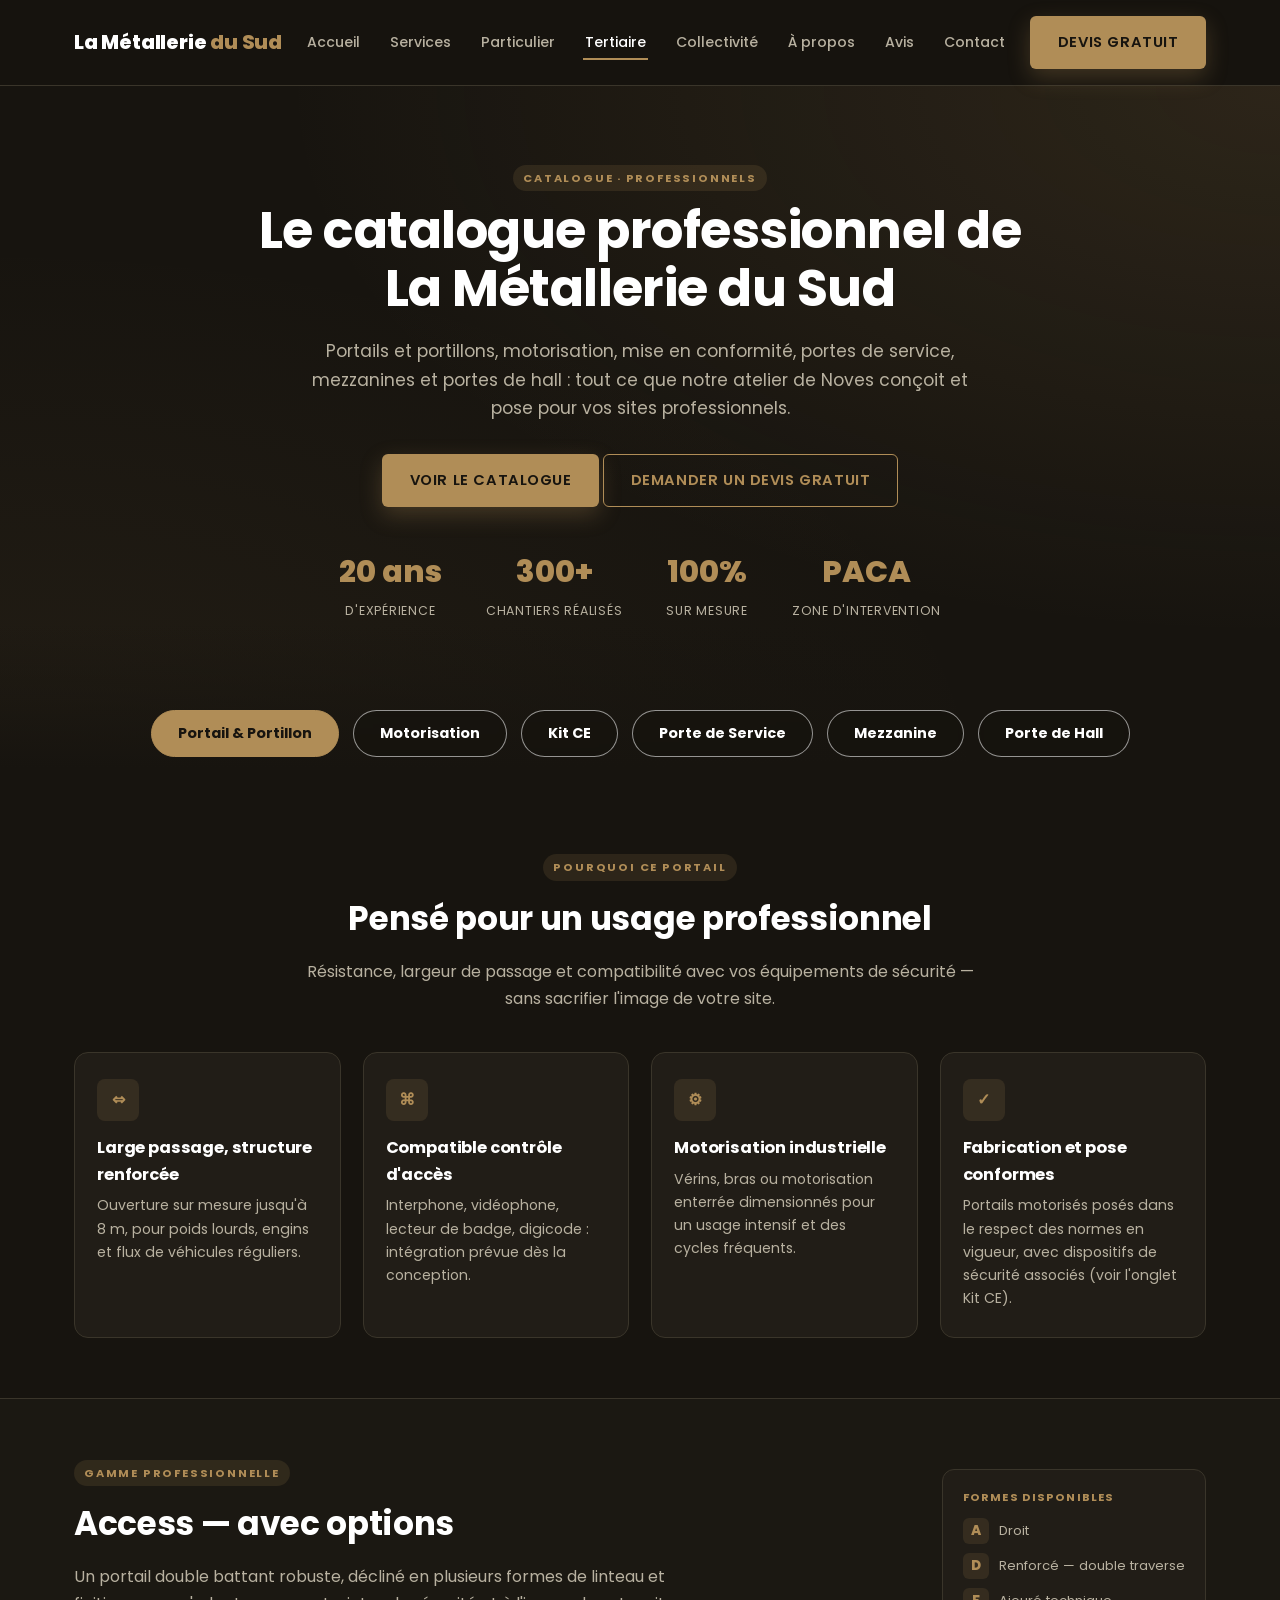
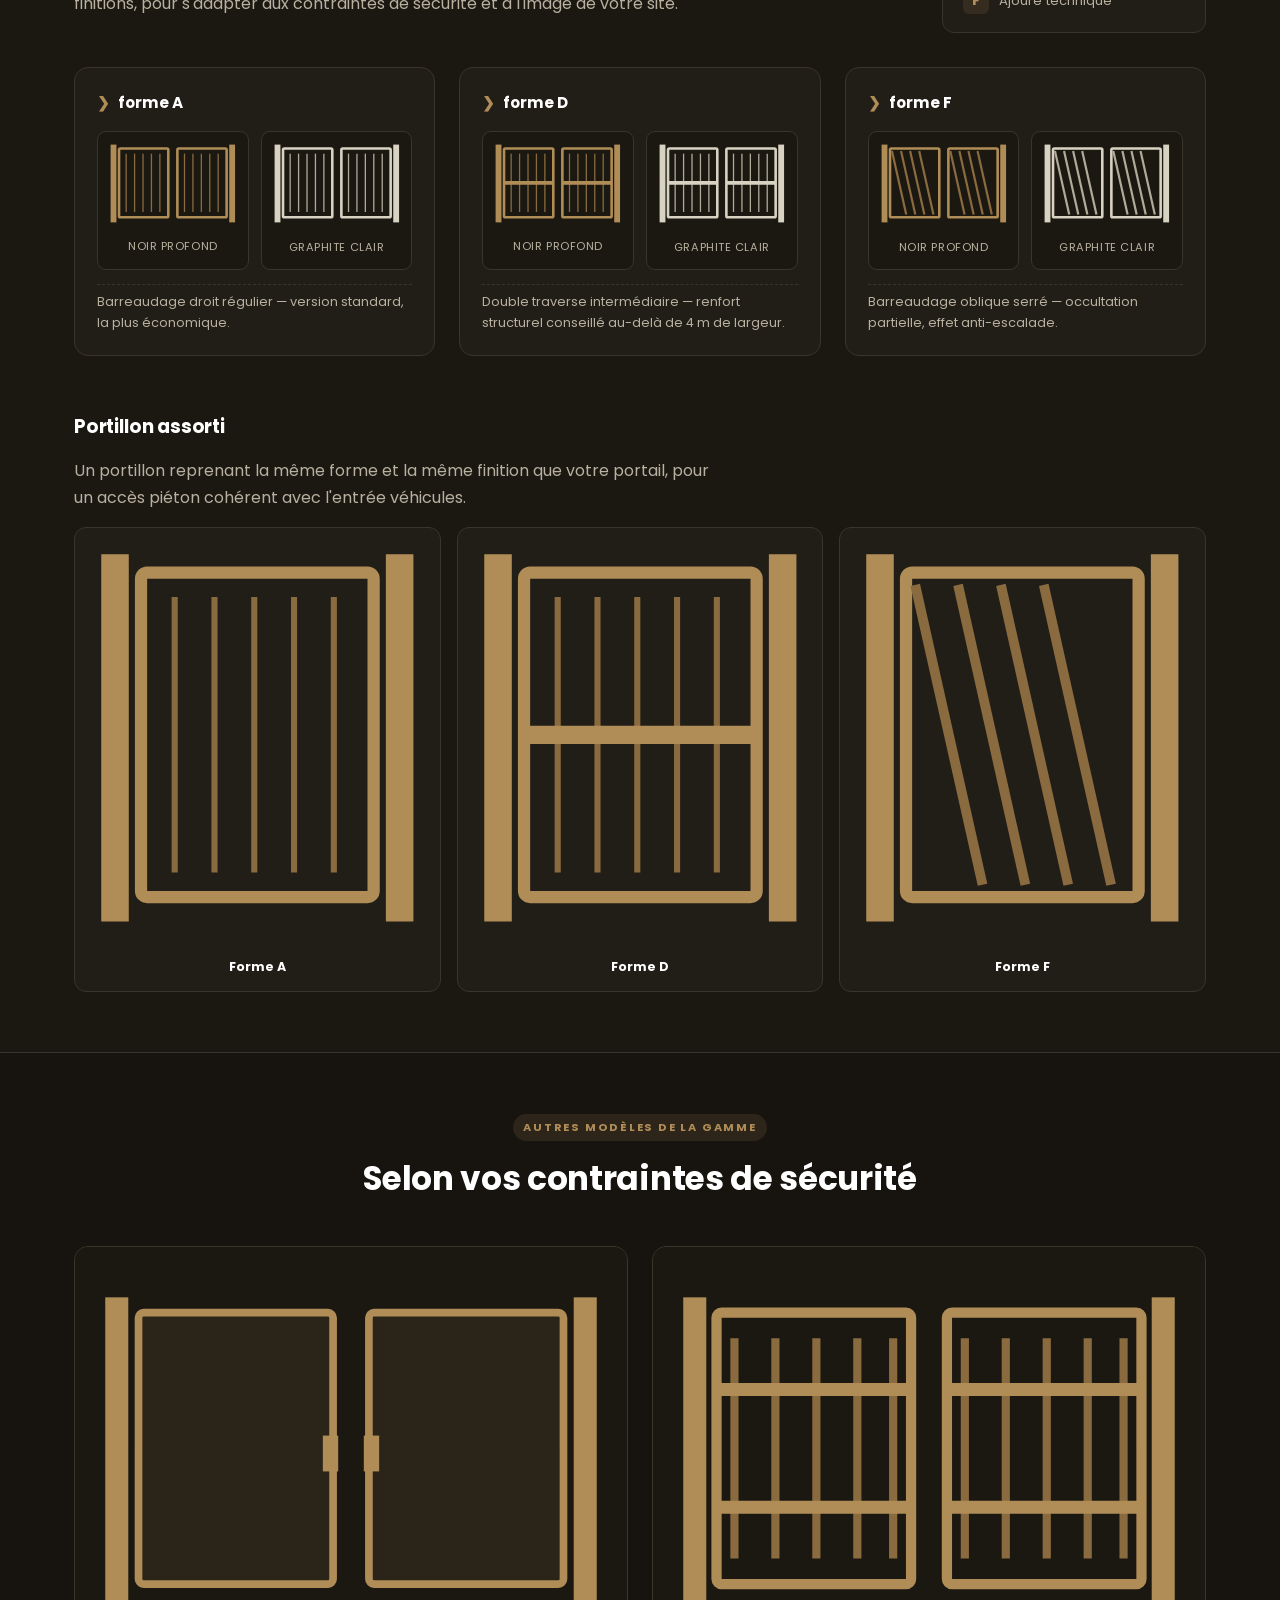
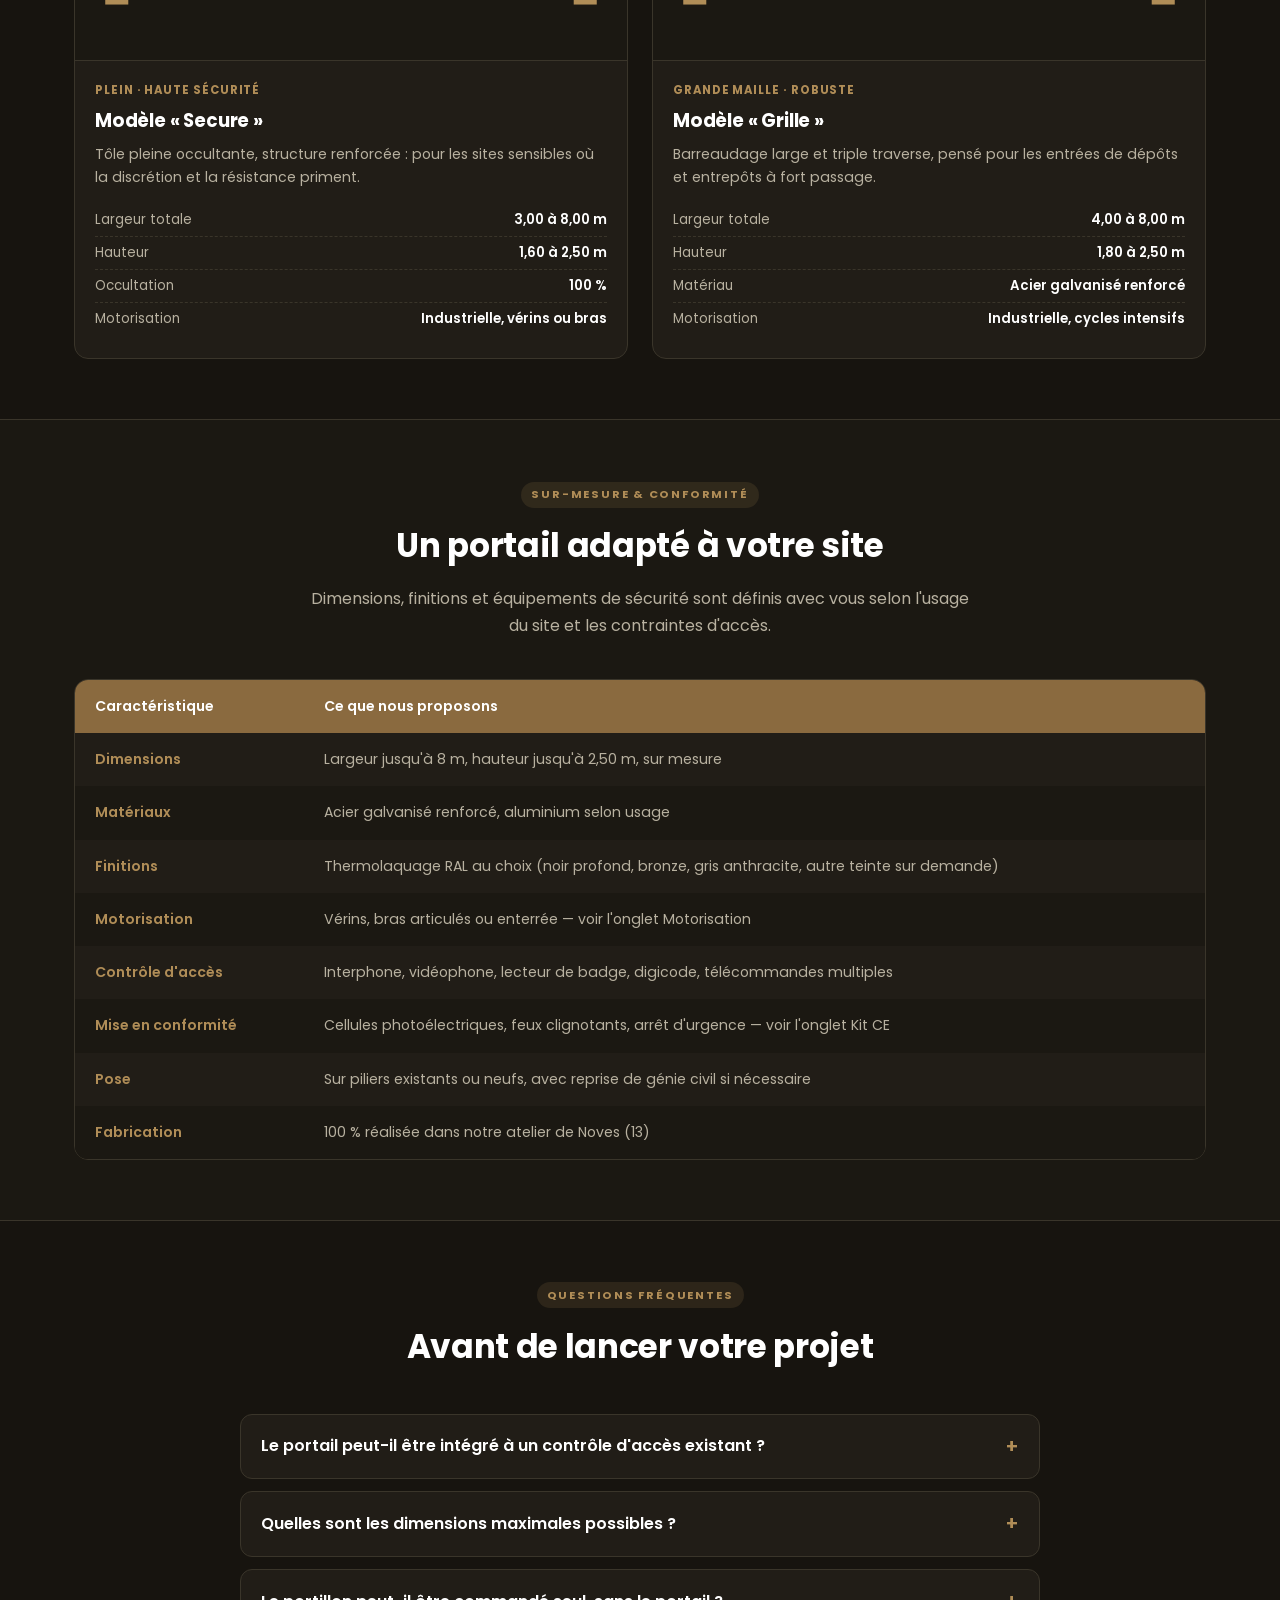
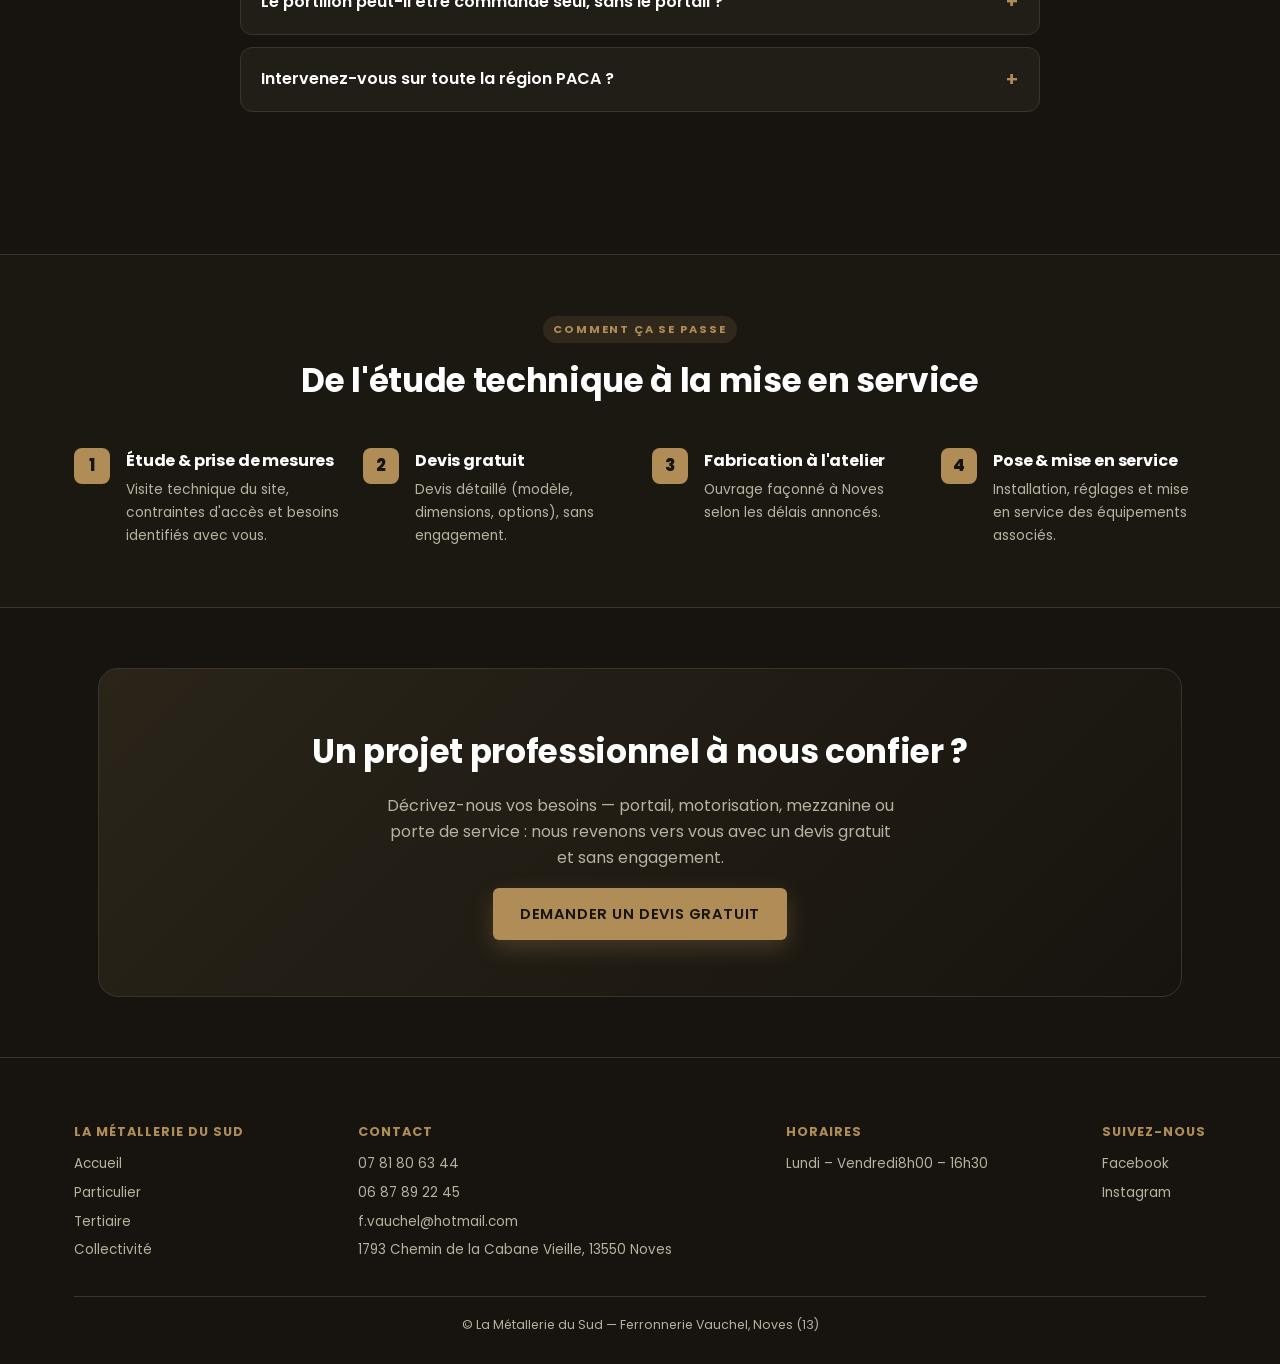
==== commit 233dff32: "Add files via upload" ====
--- a/catalogue-tertiaire.html
+++ b/catalogue-tertiaire.html
@@ -93,31 +93,37 @@
   @media(min-width:760px){.nav-cta{display:inline-flex;}}
 
   /* ---------- HERO ---------- */
-  .hero{position:relative;padding:78px 24px 60px;text-align:center;
-    background:radial-gradient(ellipse at top right, rgba(176,141,87,0.14), transparent 55%),radial-gradient(ellipse at bottom left, rgba(176,141,87,0.08), transparent 55%);
-    border-bottom:1px solid var(--line);}
-  .hero .container{max-width:860px;}
+  .hero{position:relative;padding:78px 24px 170px;text-align:center;overflow:hidden;
+    background:radial-gradient(ellipse at top right, rgba(176,141,87,0.14), transparent 55%),radial-gradient(ellipse at bottom left, rgba(176,141,87,0.08), transparent 55%);}
+  .hero::after{
+    content:"";position:absolute;left:0;right:0;bottom:0;height:170px;
+    background:linear-gradient(to bottom, transparent, var(--bg) 85%);
+    pointer-events:none;
+  }
+  .hero .container{max-width:860px;position:relative;z-index:1;}
   .hero p.lead{font-size:1.08rem;max-width:660px;margin:0 auto 1.8em;}
   .hero-stats{display:flex;justify-content:center;gap:44px;margin-top:40px;flex-wrap:wrap;}
   .hero-stats div{text-align:center;}
   .hero-stats strong{display:block;font-size:1.9rem;color:var(--bronze);font-weight:800;}
   .hero-stats span{font-size:.78rem;color:var(--text-soft);text-transform:uppercase;letter-spacing:.06em;}
 
-  /* ---------- TABS NAV ---------- */
-  .tabs-shell{padding:44px 0 70px;}
-  .tabs-nav{
-    display:flex;flex-wrap:wrap;gap:8px;justify-content:center;
-    margin-bottom:44px;border-bottom:1px solid var(--line);padding-bottom:0;
-  }
+  /* ---------- TABS NAV (pilules, façon filtres particulier.html) ---------- */
+  .hero-tabs-overlay{
+    position:absolute;left:0;right:0;bottom:36px;z-index:2;
+    display:flex;flex-wrap:wrap;gap:14px;justify-content:center;padding:0 24px;
+  }
+  .tabs-shell{padding:0 0 70px;}
   .tab-btn{
-    background:transparent;border:none;color:var(--text-soft);
-    font-family:'Poppins',sans-serif;font-weight:600;font-size:.86rem;
-    text-transform:uppercase;letter-spacing:.04em;
-    padding:14px 18px;cursor:pointer;position:relative;
-    border-bottom:3px solid transparent;transition:color .15s ease,border-color .15s ease;
-  }
-  .tab-btn:hover{color:#fff;}
-  .tab-btn.active{color:var(--bronze);border-color:var(--bronze);}
+    background:rgba(20,18,13,0.5);
+    border:1.5px solid rgba(255,255,255,0.55);
+    color:#fff;font-weight:700;font-size:.9rem;
+    font-family:'Poppins',sans-serif;
+    padding:12px 26px;border-radius:999px;cursor:pointer;
+    backdrop-filter:blur(3px);-webkit-backdrop-filter:blur(3px);
+    transition:background .15s ease, border-color .15s ease, transform .15s ease, color .15s ease;
+  }
+  .tab-btn:hover{background:rgba(176,141,87,0.4);border-color:var(--bronze);transform:translateY(-1px);}
+  .tab-btn.active{background:var(--bronze);border-color:var(--bronze);color:#17140f;}
 
   section{padding:0;}
   .block{padding:60px 0;}
@@ -262,20 +268,19 @@
         <div><strong>PACA</strong><span>zone d'intervention</span></div>
       </div>
     </div>
+
+    <!-- Onglets façon pilules, superposés en bas du hero (même style que les filtres de particulier.html) -->
+    <div class="hero-tabs-overlay" id="catalogue-tabs" role="tablist">
+      <button class="tab-btn active" data-tab="portail" role="tab" aria-selected="true">Portail &amp; Portillon</button>
+      <button class="tab-btn" data-tab="motorisation" role="tab" aria-selected="false">Motorisation</button>
+      <button class="tab-btn" data-tab="kitce" role="tab" aria-selected="false">Kit CE</button>
+      <button class="tab-btn" data-tab="porteservice" role="tab" aria-selected="false">Porte de Service</button>
+      <button class="tab-btn" data-tab="mezzanine" role="tab" aria-selected="false">Mezzanine</button>
+      <button class="tab-btn" data-tab="portehall" role="tab" aria-selected="false">Porte de Hall</button>
+    </div>
   </section>
 
-  <!-- ================= TABS ================= -->
-  <div class="tabs-shell" id="catalogue-tabs">
-    <div class="container">
-      <div class="tabs-nav" role="tablist">
-        <button class="tab-btn active" data-tab="portail" role="tab" aria-selected="true">Portail &amp; Portillon</button>
-        <button class="tab-btn" data-tab="motorisation" role="tab" aria-selected="false">Motorisation</button>
-        <button class="tab-btn" data-tab="kitce" role="tab" aria-selected="false">Kit CE</button>
-        <button class="tab-btn" data-tab="porteservice" role="tab" aria-selected="false">Porte de Service</button>
-        <button class="tab-btn" data-tab="mezzanine" role="tab" aria-selected="false">Mezzanine</button>
-        <button class="tab-btn" data-tab="portehall" role="tab" aria-selected="false">Porte de Hall</button>
-      </div>
-    </div>
+  <div class="tabs-shell">
 
     <!-- ======== ONGLET : PORTAIL & PORTILLON ======== -->
     <div class="tab-panel" id="tab-portail" role="tabpanel">
